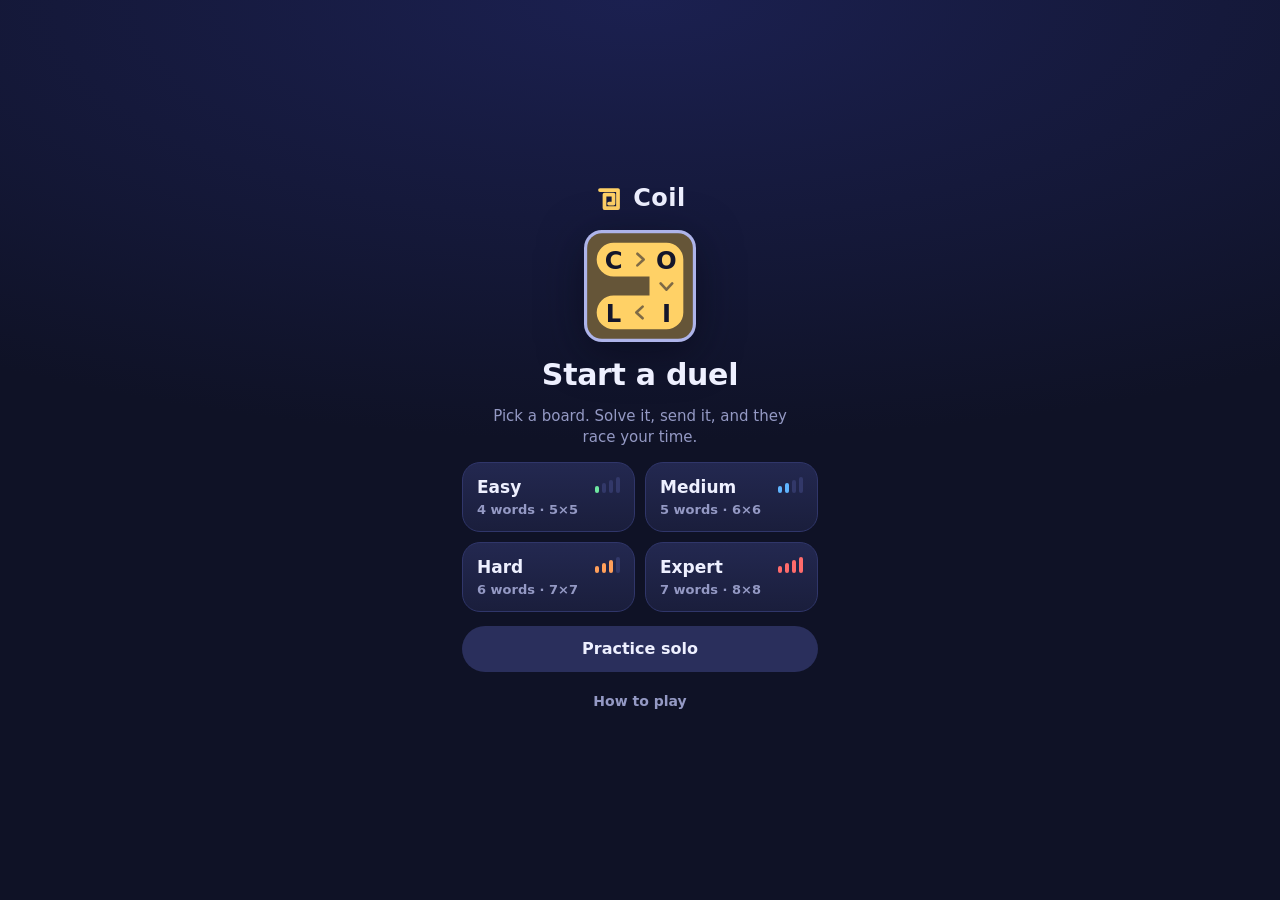
==== coil/Web/index.html @ a853ac15 "Move the iMessage game into coil/ Co-Authored-By: Claude Fable 5.2 <noreply@anthropic.com> Claude-Se" ====
<!doctype html>
<html lang="en">
<head>
<meta charset="utf-8">
<meta name="viewport" content="width=device-width, initial-scale=1, viewport-fit=cover, user-scalable=no">
<meta name="color-scheme" content="dark">
<title>Coil</title>
<link rel="stylesheet" href="coil.css">
</head>
<body>

<!-- Card screens: home, round intro, results, waiting. One is visible at a time. -->
<main id="card" class="card" hidden>
  <div id="cardInner" class="card-inner">
    <div class="card-head">
      <div class="brand"><svg viewBox="0 0 40 40" aria-hidden="true"><path pathLength="1" d="M8 8h24v24H14V14h12v12h-6" /></svg><span>Coil</span></div>
      <div id="score" class="score" hidden>
        <div class="side" id="sideMe"><small>You</small><b id="scoreMe">0</b><span id="pipsMe" class="pips" aria-hidden="true"></span></div>
        <i id="scoreNote"></i>
        <div class="side" id="sideThem"><small>Them</small><b id="scoreThem">0</b><span id="pipsThem" class="pips" aria-hidden="true"></span></div>
      </div>
    </div>
    <div id="busy" class="busy" hidden aria-hidden="true"><svg viewBox="0 0 40 40"><path class="busy-track" d="M8 8h24v24H14V14h12v12h-6" /><path class="busy-draw" pathLength="1" d="M8 8h24v24H14V14h12v12h-6" /></svg></div>
    <div id="hero" class="hero" hidden aria-hidden="true"><svg viewBox="-6 -6 212 212">
      <rect class="h-frame" x="-6" y="-6" width="212" height="212" rx="34"/><rect class="h-cell" width="200" height="200" rx="28"/>
      <polyline class="h-pill" pathLength="1" points="50,50 150,50 150,150 50,150"/>
      <polyline class="h-chev" points="95,61 107,50 95,39"/><polyline class="h-chev" points="139,95 150,107 161,95"/><polyline class="h-chev" points="105,139 93,150 105,161"/>
      <text x="50" y="52" style="--d:.2s">C</text><text x="150" y="52" style="--d:.42s">O</text><text x="150" y="152" style="--d:.64s">I</text><text x="50" y="152" style="--d:.86s">L</text>
    </svg></div>
    <h1 id="cardTitle"></h1>
    <div id="stat" class="stat" hidden></div>
    <p id="cardLead" class="lead"></p>
    <p id="cardText"></p>
    <div id="picker" class="picker" hidden>
      <button data-d="easy"><span class="lvl" aria-hidden="true"><i class="on"></i><i></i><i></i><i></i></span><b>Easy</b><small>4 words<em> &middot; 5&times;5</em></small></button>
      <button data-d="medium"><span class="lvl" aria-hidden="true"><i class="on"></i><i class="on"></i><i></i><i></i></span><b>Medium</b><small>5 words<em> &middot; 6&times;6</em></small></button>
      <button data-d="hard"><span class="lvl" aria-hidden="true"><i class="on"></i><i class="on"></i><i class="on"></i><i></i></span><b>Hard</b><small>6 words<em> &middot; 7&times;7</em></small></button>
      <button data-d="expert"><span class="lvl" aria-hidden="true"><i class="on"></i><i class="on"></i><i class="on"></i><i class="on"></i></span><b>Expert</b><small>7 words<em> &middot; 8&times;8</em></small></button>
    </div>
    <button id="cardMain" class="primary" hidden></button>
    <button id="cardAlt" class="ghost" hidden></button>
    <button id="howBtn" class="link">How to play</button>
  </div>
</main>

<!-- The puzzle -->
<main id="play" class="play" hidden>
  <header class="bar">
    <button id="quitBtn" class="icon-btn" aria-label="Leave puzzle">
      <svg viewBox="0 0 24 24" width="18" height="18" fill="none" stroke="currentColor" stroke-width="2.6" stroke-linecap="round" aria-hidden="true"><path d="M6 6l12 12M18 6L6 18"/></svg>
    </button>
    <div class="bar-mid">
      <div class="timer-wrap" aria-label="Elapsed time">
        <svg viewBox="0 0 24 24" width="20" height="20" fill="none" stroke="currentColor" stroke-width="2.2" stroke-linecap="round" aria-hidden="true"><circle cx="12" cy="12" r="9"/><path d="M12 7v5l3 2"/></svg>
        <span id="timer" class="timer">0:00</span>
      </div>
      <div class="bar-sub"><span id="roundLabel"></span><span id="target" class="target"></span></div>
    </div>
    <button id="hintBtn" class="hint-btn">
      <svg viewBox="0 0 24 24" width="17" height="17" fill="none" stroke="currentColor" stroke-width="2.2" stroke-linecap="round" stroke-linejoin="round" aria-hidden="true"><path d="M9 18h6M10 21h4"/><path d="M12 3a6 6 0 0 0-3.6 10.8c.7.6 1.1 1.3 1.1 2.2h5c0-.9.4-1.6 1.1-2.2A6 6 0 0 0 12 3z"/></svg>
      <span>Hint</span>
    </button>
  </header>

  <div class="progress">
    <div id="progBar" class="prog-bar" aria-hidden="true"></div>
    <span id="progText" class="prog-text" aria-live="polite"></span>
  </div>

  <div class="stage">
    <div id="boardWrap" class="board-wrap">
      <svg id="board" class="board" role="group" aria-label="Letter grid"></svg>
      <div id="toast" class="toast" role="status" aria-live="polite"></div>
    </div>
    <div class="current-row">
      <p id="current" class="current" aria-live="polite"></p>
      <button id="clearChip" class="clear-chip" aria-label="Clear current word" hidden>
        <svg viewBox="0 0 24 24" width="15" height="15" fill="none" stroke="currentColor" stroke-width="3" stroke-linecap="round" aria-hidden="true"><path d="M6 6l12 12M18 6L6 18"/></svg>
      </button>
    </div>
    <section id="slots" class="slots" aria-label="Words to find"></section>
  </div>
</main>

<div id="resume" class="resume" hidden>
  <div class="brand"><svg viewBox="0 0 40 40" aria-hidden="true"><path d="M8 8h24v24H14V14h12v12h-6" /></svg><span>Coil</span></div>
  <button class="primary">Tap to keep playing</button>
</div>

<canvas id="confetti" class="confetti" aria-hidden="true"></canvas>

<dialog id="howDlg">
  <h2>How to play</h2>
  <ul class="how">
    <li>Drag through neighbouring tiles &mdash; up, down, left or right &mdash; to spell a word. Let go to lock it in.</li>
    <li>The boxes under the board show how long each hidden word is. Every tile belongs to <b>exactly one</b> word.</li>
    <li><b>Duel:</b> solve a board and send it. Your opponent plays the same board against your time. Fastest wins the round, then they serve the next board back to you.</li>
    <li>First to <b>3 rounds</b> wins. A hint costs 15 seconds. Once you start a round the clock keeps running, even if you leave.</li>
  </ul>
  <form method="dialog"><button class="primary">Got it</button></form>
</dialog>

<script src="words.js"></script>
<script src="puzzles.js"></script>
<script src="generator.js"></script>
<script src="coil.js"></script>
</body>
</html>
---- coil/Web/coil.css ----
:root {
  --bg: #0f1226; --bg-hi: #1b2050; --panel: #1a1e3c; --panel-hi: #232850; --tile: #262b52; --tile-hi: #323869;
  --text: #eef0ff; --muted: #9499c4; --line: #30366a;
  --accent: #ffd166; --accent-ink: #2a1d00; --good: #6ee7a0; --bad: #ff6b6b;
  --w0: #ff6b6b; --w1: #4ecdc4; --w2: #ffd166; --w3: #a78bfa; --w4: #6ee7a0; --w5: #ff9f5a; --w6: #5fb4ff;
  /* board */
  --frame: #aeb4ea; --cell: #1c2045; --grid: rgba(190, 196, 255, .09); --blocked: #0d1024; --blocked-line: #20254c; --on-pill: #14162b;
  --pill: #2a2f5c; --pill-text: #a9aedb;
  /* Region tint behind each found word: its colour, deepened. */
  --tint-base: #0e0f1e;
  --t0: color-mix(in srgb, var(--w0) 36%, var(--tint-base)); --t1: color-mix(in srgb, var(--w1) 36%, var(--tint-base));
  --t2: color-mix(in srgb, var(--w2) 36%, var(--tint-base)); --t3: color-mix(in srgb, var(--w3) 36%, var(--tint-base));
  --t4: color-mix(in srgb, var(--w4) 36%, var(--tint-base)); --t5: color-mix(in srgb, var(--w5) 36%, var(--tint-base));
  --t6: color-mix(in srgb, var(--w6) 36%, var(--tint-base));
  color-scheme: dark;
}
* { box-sizing: border-box; -webkit-tap-highlight-color: transparent; }
html, body { margin: 0; height: 100%; background: var(--bg); color: var(--text); overflow: hidden; overscroll-behavior: none;
  font: 16px/1.4 -apple-system, system-ui, "Segoe UI", Roboto, sans-serif; -webkit-font-smoothing: antialiased; -webkit-text-size-adjust: 100%;
  -webkit-user-select: none; user-select: none; -webkit-touch-callout: none; }
body { background: radial-gradient(130% 70% at 50% 0%, var(--bg-hi) 0%, var(--bg) 70%) fixed; }
button { font: inherit; color: inherit; border: 0; background: none; cursor: pointer; padding: 0; touch-action: manipulation; }
button:focus-visible { outline: 3px solid var(--accent); outline-offset: 2px; }
[hidden] { display: none !important; }

/* ---------- cards ---------- */
.card { position: fixed; inset: 0; overflow-y: auto; -webkit-overflow-scrolling: touch; display: flex; }
.card-inner { margin: auto; width: 100%; max-width: 400px; padding: 20px 22px calc(20px + env(safe-area-inset-bottom)); display: flex; flex-direction: column; align-items: center; gap: 14px; text-align: center; }
/* Each card slides in: its parts rise one after another. */
.card-inner.in > * { animation: rise .42s cubic-bezier(.2, .8, .2, 1) both; }
.card-inner.in > :nth-child(2) { animation-delay: .04s; } .card-inner.in > :nth-child(3) { animation-delay: .08s; }
.card-inner.in > :nth-child(4) { animation-delay: .12s; } .card-inner.in > :nth-child(5) { animation-delay: .16s; }
.card-inner.in > :nth-child(6) { animation-delay: .2s; } .card-inner.in > :nth-child(n+7) { animation-delay: .24s; }
@keyframes rise { from { transform: translateY(12px); opacity: 0; } }

.card-head { display: flex; flex-direction: column; align-items: center; gap: 16px; width: 100%; }
.brand { display: flex; align-items: center; gap: 9px; font-weight: 800; font-size: 24px; letter-spacing: .02em; }
.brand svg { width: 30px; height: 30px; fill: none; stroke: var(--accent); stroke-width: 5; stroke-linecap: round; stroke-linejoin: round; }

.card h1 { margin: 2px 0 0; font-size: 30px; font-weight: 800; line-height: 1.15; letter-spacing: -.01em; }
.card h1.win { color: var(--good); } .card h1.lose { color: var(--bad); }
.card p { margin: 0; max-width: 320px; color: var(--muted); font-size: 15px; white-space: pre-line; }
.card p:empty, .card h1:empty { display: none; }
.card p.lead { display: none; }
.card h1 + p, .card h1 + .stat { margin-top: -4px; }

/* Home: the mark as a tiny solved board. */
.hero svg { display: block; width: 112px; height: 112px; filter: drop-shadow(0 10px 22px rgba(3, 5, 18, .5)); }
.hero .h-frame { fill: var(--frame); } .hero .h-cell { fill: var(--t2); }
.hero .h-pill { fill: none; stroke: var(--w2); stroke-width: 64; stroke-linecap: round; stroke-linejoin: round; stroke-dasharray: 1; animation: hero-draw .9s .15s cubic-bezier(.5, 0, .2, 1) both; }
.hero .h-chev { fill: none; stroke: var(--on-pill); stroke-opacity: .55; stroke-width: 5; stroke-linecap: round; stroke-linejoin: round; animation: hero-ink .3s .9s both; }
.hero text { font: 800 46px -apple-system, system-ui, "Segoe UI", Roboto, sans-serif; text-anchor: middle; dominant-baseline: central; fill: var(--on-pill); animation: hero-ink .3s both; animation-delay: var(--d); }
@keyframes hero-draw { from { stroke-dashoffset: 1; } to { stroke-dashoffset: 0; } }
@keyframes hero-ink { from { fill: var(--text); stroke-opacity: 0; } }
@media (max-height: 590px) { .hero { display: none; } }

/* Score: big numbers, a pip per round won. */
.score { display: grid; grid-template-columns: 1fr auto 1fr; align-items: center; width: 100%; padding: 12px 10px 14px;
  background: linear-gradient(180deg, var(--panel-hi), var(--panel)); border: 1px solid var(--line); border-radius: 20px;
  box-shadow: 0 10px 30px rgba(4, 6, 20, .35); }
.score .side { display: flex; flex-direction: column; align-items: center; gap: 2px; }
.score small { color: var(--muted); font-size: 11px; font-weight: 700; text-transform: uppercase; letter-spacing: .12em; }
.score b { font-size: 44px; font-weight: 800; line-height: 1.05; font-variant-numeric: tabular-nums; }
.score .side.lead b { color: var(--accent); }
.score > i { font-style: normal; font-size: 11px; font-weight: 700; text-transform: uppercase; letter-spacing: .1em; color: var(--pill-text);
  padding: 5px 11px; border-radius: 999px; background: var(--bg); border: 1px solid var(--line); white-space: nowrap; }
.pips { display: flex; gap: 5px; margin-top: 4px; }
.pips i { width: 16px; height: 5px; border-radius: 3px; background: var(--tile-hi); }
.pips i.on { background: var(--accent); }

/* A highlighted figure: the time to beat, or both times of a finished round. */
.stat { display: flex; align-items: stretch; justify-content: center; width: 100%; padding: 12px 8px; border-radius: 18px;
  background: rgba(8, 10, 28, .55); border: 1px solid var(--line); box-shadow: inset 0 2px 8px rgba(2, 3, 12, .5); }
.stat div { flex: 1; display: flex; flex-direction: column; align-items: center; gap: 1px; }
.stat div + div { border-left: 1px solid var(--line); }
.stat small { color: var(--muted); font-size: 11px; font-weight: 700; text-transform: uppercase; letter-spacing: .12em; }
.stat b { font-size: 34px; font-weight: 800; line-height: 1.1; font-variant-numeric: tabular-nums; color: var(--accent); }
.stat div.dim b { color: var(--text); opacity: .75; }
.stat div.best b { color: var(--good); }
.stat em { font-style: normal; font-size: 13px; font-weight: 600; color: var(--pill-text); }

/* Difficulty tiles */
.picker { display: grid; grid-template-columns: 1fr 1fr; gap: 10px; width: 100%; }
.picker button { position: relative; display: flex; flex-direction: column; align-items: flex-start; gap: 1px; padding: 13px 14px 12px; text-align: left; overflow: hidden;
  background: linear-gradient(180deg, var(--panel-hi), var(--panel)); border: 1px solid var(--line); border-radius: 18px;
  transition: transform .12s, border-color .12s; }
.picker button:active { transform: scale(.96); border-color: var(--lv); }
.picker button[data-d="easy"] { --lv: var(--w4); } .picker button[data-d="medium"] { --lv: var(--w6); }
.picker button[data-d="hard"] { --lv: var(--w5); } .picker button[data-d="expert"] { --lv: var(--w0); }
.picker b { font-size: 17px; font-weight: 800; }
.picker small { color: var(--muted); font-size: 13px; font-weight: 600; }
.picker em { font-style: normal; }
.lvl { position: absolute; top: 14px; right: 14px; display: flex; align-items: flex-end; gap: 3px; height: 16px; }
.lvl i { width: 4px; border-radius: 2px; background: var(--tile-hi); }
.lvl i:nth-child(1) { height: 7px; } .lvl i:nth-child(2) { height: 10px; } .lvl i:nth-child(3) { height: 13px; } .lvl i:nth-child(4) { height: 16px; }
.lvl i.on { background: var(--lv); }

.primary { width: 100%; min-height: 52px; padding: 0 22px; border-radius: 999px; background: var(--accent); color: var(--accent-ink); font-weight: 800; font-size: 18px;
  box-shadow: 0 8px 24px color-mix(in srgb, var(--accent) 28%, transparent), inset 0 -2px 0 rgba(120, 80, 0, .25); transition: transform .1s, filter .15s; }
.primary:active { transform: scale(.97); filter: brightness(.92); }
.ghost { width: 100%; min-height: 46px; padding: 0 22px; border-radius: 999px; background: var(--pill); font-weight: 700; transition: transform .1s; }
.ghost:active { transform: scale(.97); }
.link { color: var(--muted); font-size: 14px; font-weight: 600; padding: 6px 12px; border-radius: 999px; }
.link:active { background: var(--panel); }

/* "Building a board": the mark draws itself. */
.busy svg { display: block; width: 72px; height: 72px; fill: none; stroke-width: 5; stroke-linecap: round; stroke-linejoin: round; }
.busy-track { stroke: var(--tile); }
.busy-draw { stroke: var(--accent); stroke-dasharray: 1; stroke-dashoffset: 1; animation: coil-draw 1.6s ease-in-out infinite; }
@keyframes coil-draw { 0% { stroke-dashoffset: 1; } 55%, 75% { stroke-dashoffset: 0; opacity: 1; } 100% { stroke-dashoffset: 0; opacity: 0; } }

/* Collapsed in the Messages drawer: very little height, so the brand and score share one row and everything tightens. */
.compact .card-inner { gap: 7px; padding: 10px 16px; }
.compact .card-head { flex-direction: row; justify-content: space-between; gap: 10px; }
.compact .brand { font-size: 17px; gap: 6px; } .compact .brand svg { width: 20px; height: 20px; }
.compact .score { display: flex; width: auto; gap: 8px; padding: 3px 12px; border-radius: 999px; box-shadow: none; }
.compact .score .side { flex-direction: row; align-items: baseline; gap: 6px; }
.compact .score #sideThem { flex-direction: row-reverse; }
.compact .score b { font-size: 20px; } .compact .score small { font-size: 10px; }
.compact .score > i { padding: 0; border: 0; background: none; font-size: 0; }
.compact .score > i::before { content: "\2013"; font-size: 14px; color: var(--muted); }
.compact .pips, .compact .stat, .compact .link, .compact .lvl, .compact .hero { display: none; }
.compact .card h1 { font-size: 21px; margin: 0; }
.compact .card p { font-size: 14px; line-height: 1.3; max-width: none; }
.compact .card p.lead { display: block; }
.compact .card p.lead:empty { display: none; }
.compact .card h1 + p, .compact .card .stat + p { margin-top: 0; }
.compact .picker { grid-template-columns: repeat(4, 1fr); gap: 6px; }
.compact .picker button { align-items: center; text-align: center; padding: 8px 2px 7px; border-radius: 14px; border-bottom: 3px solid var(--lv); }
.compact .picker b { font-size: 14px; } .compact .picker small { font-size: 11px; } .compact .picker em { display: none; }
.compact .primary { min-height: 44px; font-size: 16px; }
.compact .ghost { min-height: 38px; font-size: 14px; }
.compact .busy svg { width: 44px; height: 44px; }

/* ---------- puzzle ---------- */
.play { position: fixed; inset: 0; display: flex; flex-direction: column; width: 100%; max-width: 520px; margin: 0 auto;
  padding: calc(6px + env(safe-area-inset-top)) 12px calc(10px + env(safe-area-inset-bottom)); }
.bar { position: relative; flex: none; display: flex; align-items: center; justify-content: space-between; height: 46px; }
.bar-mid { position: absolute; inset: 0; display: flex; flex-direction: column; align-items: center; justify-content: center; pointer-events: none; }
.timer-wrap { display: flex; align-items: center; gap: 6px; }
.timer-wrap svg { color: var(--muted); }
.timer { font-size: 24px; font-weight: 800; line-height: 1.1; font-variant-numeric: tabular-nums; transition: color .3s; }
.timer.over { color: var(--bad); }
.bar-sub { display: flex; gap: 6px; font-size: 12px; font-weight: 700; line-height: 1.2; color: var(--muted); letter-spacing: .02em; }
.bar-sub .target:not(:empty)::before { content: "\00b7"; margin-right: 6px; }
.bar-sub .target.beat { color: var(--accent); }
.icon-btn { position: relative; z-index: 1; width: 40px; height: 40px; border-radius: 50%; background: var(--pill); display: grid; place-items: center; transition: transform .1s; }
.icon-btn:active, .hint-btn:active { transform: scale(.92); }
.hint-btn { position: relative; z-index: 1; height: 40px; padding: 0 15px 0 12px; border-radius: 999px; background: var(--pill); display: flex; align-items: center; gap: 6px;
  font-weight: 700; font-size: 15px; transition: transform .1s; }
.hint-btn svg { color: var(--accent); }

/* Progress: one segment per word, filled in that word's colour when found. */
.progress { flex: none; display: flex; align-items: center; gap: 10px; height: 16px; margin: 6px 2px 8px; }
.prog-bar { flex: 1; display: flex; gap: 4px; }
.prog-bar i { flex: 1; height: 6px; border-radius: 3px; background: var(--pill); transition: background .3s, transform .3s; }
.prog-bar i.on { transform: scaleY(1.35); }
.prog-text { font-size: 13px; font-weight: 700; color: var(--muted); font-variant-numeric: tabular-nums; white-space: nowrap; }

/* Board, live word and slots sit together, centred in whatever height is left. The board's height is set from script. */
.stage { flex: 1 1 auto; min-height: 0; display: flex; flex-direction: column; justify-content: center; gap: 8px; }
.board-wrap { flex: none; position: relative; width: 100%; height: 200px; touch-action: none; cursor: pointer; }
.board { position: absolute; inset: 0; width: 100%; height: 100%; touch-action: none; overflow: visible; filter: drop-shadow(0 10px 22px rgba(3, 5, 18, .5)); }
.board * { pointer-events: none; }
.board .frame { fill: var(--frame); }
.board .tile { stroke: var(--grid); stroke-width: 1; transition: fill .2s; }
.board .gap { fill: url(#hatch); }
.board .hatch-bg { fill: var(--blocked); } .board .hatch-line { fill: var(--blocked-line); }
.board .pill-path { fill: none; stroke-width: 64; stroke-linecap: round; stroke-linejoin: round; }
.board .pill-dot { stroke: none; }
.board .ring { fill: none; stroke-width: 3; }
.board .chev { fill: none; stroke: var(--on-pill); stroke-opacity: .55; stroke-width: 5; stroke-linecap: round; stroke-linejoin: round; }
.board .letter { font: 800 46px -apple-system, system-ui, "Segoe UI", Roboto, sans-serif; text-anchor: middle; dominant-baseline: central; fill: var(--text); transform-box: fill-box; transform-origin: center; }
.board .letter.on { fill: var(--on-pill); }
.board .badge-bg { fill: var(--bg); stroke-width: 5; }
.board .badge-check { fill: none; stroke: var(--good); stroke-width: 6; stroke-linecap: round; stroke-linejoin: round; }
.board .hint-ring { fill: none; stroke: var(--accent); stroke-width: 6; stroke-dasharray: 14 10; animation: hint-pulse 1s ease-in-out infinite; transform-box: fill-box; transform-origin: center; }
.board .trace { opacity: .92; }
.board .shake { animation: shake .32s; }
/* One-shot animations: each is only present in the render right after the event, so it plays once. */
.board .pop { animation: pill-pop .4s cubic-bezier(.2, .9, .3, 1.2); }
.board .bounce { animation: bounce .35s cubic-bezier(.2, .9, .3, 1.4); }
.board .enter { animation: enter .22s ease-out; transform-box: fill-box; transform-origin: center; }
.board .ripple { fill: none; stroke-width: 4; animation: ripple .5s ease-out forwards; transform-box: fill-box; transform-origin: center; }
.board .deal { animation: deal .4s cubic-bezier(.2, .9, .3, 1.3) both; animation-delay: var(--d); }
.board.win .letter { animation: wave .7s cubic-bezier(.2, .9, .3, 1.4) both; animation-delay: var(--d); }
@keyframes shake { 20% { transform: translateX(-7px); } 60% { transform: translateX(7px); } }
@keyframes pill-pop { 0% { stroke-width: 98; opacity: .5; } 100% { stroke-width: 64; opacity: 1; } }
@keyframes bounce { 40% { transform: scale(1.3); } }
@keyframes enter { from { transform: scale(.6); opacity: .4; } }
@keyframes ripple { from { transform: scale(.7); opacity: .9; } to { transform: scale(1.5); opacity: 0; } }
@keyframes deal { from { transform: translateY(10px) scale(.4); opacity: 0; } }
@keyframes wave { 40% { transform: translateY(-14px) scale(1.25); } }
@keyframes hint-pulse { 50% { transform: scale(1.1); opacity: .6; } }

.toast { position: absolute; left: 0; right: 0; top: -8px; z-index: 3; margin: 0 auto; width: max-content; max-width: 92%; padding: 7px 15px; border-radius: 999px;
  background: var(--text); color: var(--bg); font-size: 14px; font-weight: 700; box-shadow: 0 6px 18px rgba(3, 5, 18, .45);
  opacity: 0; transform: translateY(-80%) scale(.96); pointer-events: none; transition: opacity .15s, transform .18s cubic-bezier(.2, .9, .3, 1.3); }
.toast.show { opacity: 1; transform: translateY(-100%); }

/* Live word chip: takes the colour of the slot the word would fill. */
.current-row { flex: none; display: flex; align-items: center; justify-content: center; gap: 8px; height: 36px; }
.current { margin: 0; padding: 0 16px; line-height: 36px; border-radius: 999px; font-size: 14px; font-weight: 600; color: var(--muted); white-space: nowrap; transition: background .12s, color .12s; }
.current.active { font-size: 20px; font-weight: 800; letter-spacing: .14em; text-indent: .14em; background: var(--chip, var(--pill)); color: var(--chip-text, var(--text)); }
.current.active.fits { box-shadow: 0 0 0 3px color-mix(in srgb, var(--chip) 35%, transparent); }
.current.done { color: var(--good); font-size: 16px; font-weight: 800; }
.clear-chip { width: 36px; height: 36px; border-radius: 50%; background: var(--pill); display: grid; place-items: center; animation: enter .18s ease-out; }
.clear-chip:active { transform: scale(.9); }

/* Word slots: one cell per letter, paired into rows of even width. */
.slots { flex: none; align-self: center; display: flex; flex-direction: column; gap: 5px; --cs: clamp(15px, calc((min(100vw, 520px) - 84px) / 14 - 2px), 24px); }
.slot-row { display: flex; justify-content: space-between; gap: 12px; }
.slot-row.solo { justify-content: center; padding-left: 19px; }
.slot { display: flex; align-items: center; gap: 2px; }
.slot .cell { width: var(--cs); height: var(--cs); border-radius: 5px; background: var(--pill); display: grid; place-items: center;
  font-weight: 800; font-size: calc(var(--cs) * .62); line-height: 1; color: var(--on-pill); transition: background .2s; }
.slot .check { width: 15px; height: 15px; margin-left: 4px; color: var(--good); visibility: hidden; }
.slot.found .check { visibility: visible; }
.slot.target .cell { animation: target .8s ease-in-out infinite; }
.slot.fresh .cell { animation: drop .38s cubic-bezier(.2, .9, .3, 1.3) both; animation-delay: calc(var(--k) * 28ms); }
.slot.fresh .check { animation: enter .3s .35s ease-out both; }
@keyframes target { 50% { box-shadow: 0 0 0 2px var(--sc); } }
@keyframes drop { from { transform: translateY(-10px) scale(.5); opacity: 0; } }

@media (max-height: 600px) {
  .bar { height: 42px; } .timer { font-size: 21px; }
  .progress { margin: 3px 2px 6px; height: 12px; }
  .stage { gap: 6px; } .current-row { height: 32px; } .current { line-height: 32px; } .clear-chip { width: 32px; height: 32px; }
  .slots { gap: 4px; }
}

.confetti { position: fixed; inset: 0; width: 100%; height: 100%; pointer-events: none; z-index: 60; }

.resume { position: fixed; inset: 0; z-index: 5; display: flex; flex-direction: column; align-items: center; justify-content: center; gap: 14px; padding: 20px;
  background: radial-gradient(130% 70% at 50% 0%, var(--bg-hi) 0%, var(--bg) 70%); }
.resume .primary { max-width: 320px; }

/* ---------- how to play ---------- */
dialog { border: 1px solid var(--line); border-radius: 20px; background: var(--panel); color: var(--text); width: min(92vw, 420px); max-height: calc(100dvh - 24px); overflow: auto; padding: 22px 20px 20px;
  box-shadow: 0 24px 60px rgba(2, 3, 12, .6); }
dialog[open] { animation: dlg .22s ease-out; }
@keyframes dlg { from { transform: translateY(12px) scale(.97); opacity: 0; } }
dialog::backdrop { background: rgba(5, 6, 18, .7); }
dialog h2 { margin: 0 0 12px; font-size: 22px; font-weight: 800; }
.how { margin: 0 0 18px; padding: 0; list-style: none; color: var(--muted); font-size: 15px; display: flex; flex-direction: column; gap: 10px; counter-reset: how; }
.how li { position: relative; padding-left: 34px; counter-increment: how; }
.how li::before { content: counter(how); position: absolute; left: 0; top: 0; width: 22px; height: 22px; border-radius: 7px; display: grid; place-items: center;
  font-size: 12px; font-weight: 800; color: var(--on-pill); background: var(--w1); }
.how li:nth-child(2)::before { background: var(--w3); } .how li:nth-child(3)::before { background: var(--w2); } .how li:nth-child(4)::before { background: var(--w0); }
.how b { color: var(--text); }

@media (prefers-reduced-motion: reduce) {
  .board *, .slot *, .card-inner.in > *, dialog[open], .clear-chip, .busy-draw, .hero * { animation: none !important; }
  .busy-draw { stroke-dashoffset: 0; }
}

/* Short expanded views: keep every card on one screen. */
@media (max-height: 600px) {
  :root:not(.compact) .card-inner { gap: 10px; padding-top: 12px; padding-bottom: calc(12px + env(safe-area-inset-bottom)); }
  :root:not(.compact) .card-head { gap: 10px; }
  :root:not(.compact) .score { padding: 8px 10px 10px; }
  :root:not(.compact) .score b { font-size: 34px; }
  :root:not(.compact) .stat { padding: 8px; } :root:not(.compact) .stat b { font-size: 28px; }
  :root:not(.compact) .card h1 { font-size: 26px; }
  :root:not(.compact) .picker button { padding: 10px 14px 9px; }
}
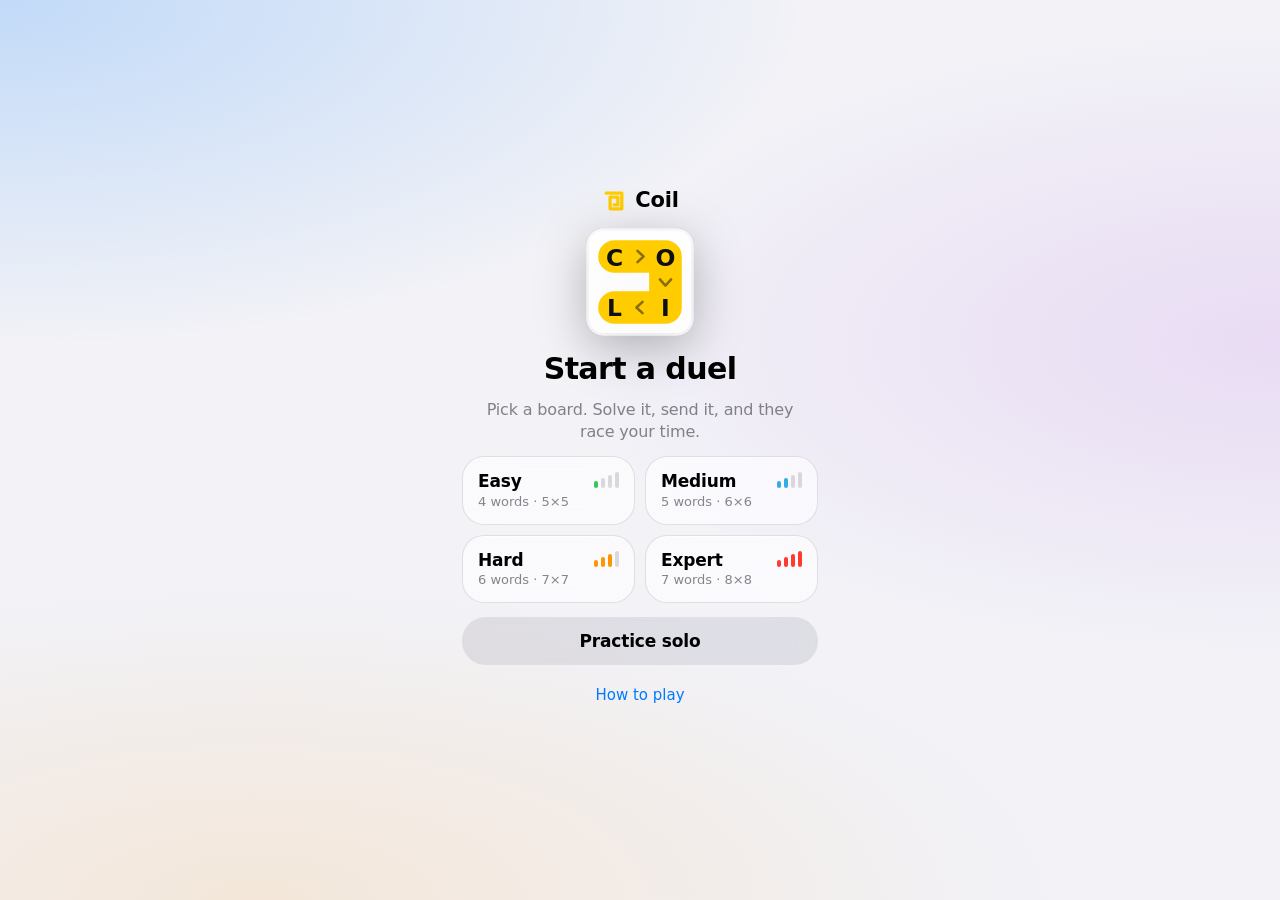
==== commit a98e303d: "Coil: Apple-native UI with translucent materials, system colors and light/dark support Co-Authored-B" ====
--- a/coil/Web/index.html
+++ b/coil/Web/index.html
@@ -3,7 +3,7 @@
 <head>
 <meta charset="utf-8">
 <meta name="viewport" content="width=device-width, initial-scale=1, viewport-fit=cover, user-scalable=no">
-<meta name="color-scheme" content="dark">
+<meta name="color-scheme" content="light dark">
 <title>Coil</title>
 <link rel="stylesheet" href="coil.css">
 </head>
--- a/coil/Web/coil.css
+++ b/coil/Web/coil.css
@@ -1,111 +1,141 @@
 :root {
-  --bg: #0f1226; --bg-hi: #1b2050; --panel: #1a1e3c; --panel-hi: #232850; --tile: #262b52; --tile-hi: #323869;
-  --text: #eef0ff; --muted: #9499c4; --line: #30366a;
-  --accent: #ffd166; --accent-ink: #2a1d00; --good: #6ee7a0; --bad: #ff6b6b;
-  --w0: #ff6b6b; --w1: #4ecdc4; --w2: #ffd166; --w3: #a78bfa; --w4: #6ee7a0; --w5: #ff9f5a; --w6: #5fb4ff;
+  /* Appearance follows the system. Surfaces are translucent "materials" over a soft ambient background. */
+  --bg: #08080d; --text: #fff; --muted: rgba(235, 235, 245, .6); --faint: rgba(235, 235, 245, .3);
+  --glass: rgba(255, 255, 255, .075); --glass-hi: rgba(255, 255, 255, .13); --hair: rgba(255, 255, 255, .13); --shine: rgba(255, 255, 255, .16);
+  --fill: rgba(120, 120, 128, .32); --fill-hi: rgba(120, 120, 128, .44);
+  --sheet: rgba(40, 40, 46, .72); --shadow: 0 8px 28px rgba(0, 0, 0, .35);
+  --tint: #0a84ff; --accent: #ffd60a; --accent-ink: #1c1500; --good: #32d74b; --bad: #ff453a;
+  --w0: #ff453a; --w1: #64d2ff; --w2: #ffd60a; --w3: #bf5af2; --w4: #32d74b; --w5: #ff9f0a; --w6: #5e8bff;
+  --orb1: rgba(10, 132, 255, .30); --orb2: rgba(191, 90, 242, .22); --orb3: rgba(255, 159, 10, .10);
   /* board */
-  --frame: #aeb4ea; --cell: #1c2045; --grid: rgba(190, 196, 255, .09); --blocked: #0d1024; --blocked-line: #20254c; --on-pill: #14162b;
-  --pill: #2a2f5c; --pill-text: #a9aedb;
-  /* Region tint behind each found word: its colour, deepened. */
-  --tint-base: #0e0f1e;
-  --t0: color-mix(in srgb, var(--w0) 36%, var(--tint-base)); --t1: color-mix(in srgb, var(--w1) 36%, var(--tint-base));
-  --t2: color-mix(in srgb, var(--w2) 36%, var(--tint-base)); --t3: color-mix(in srgb, var(--w3) 36%, var(--tint-base));
-  --t4: color-mix(in srgb, var(--w4) 36%, var(--tint-base)); --t5: color-mix(in srgb, var(--w5) 36%, var(--tint-base));
-  --t6: color-mix(in srgb, var(--w6) 36%, var(--tint-base));
-  color-scheme: dark;
+  --frame: rgba(255, 255, 255, .16); --cell: rgba(255, 255, 255, .085); --grid: rgba(255, 255, 255, .07);
+  --blocked: rgba(0, 0, 0, .38); --blocked-line: rgba(255, 255, 255, .05); --on-pill: #101014;
+  --pill: rgba(120, 120, 128, .34); --pill-text: rgba(235, 235, 245, .55); --tile-hi: rgba(255, 255, 255, .22);
+  /* Region tint behind each found word: its colour, see-through. */
+  --tn: 20%;
+  --t0: color-mix(in srgb, var(--w0) var(--tn), transparent); --t1: color-mix(in srgb, var(--w1) var(--tn), transparent);
+  --t2: color-mix(in srgb, var(--w2) var(--tn), transparent); --t3: color-mix(in srgb, var(--w3) var(--tn), transparent);
+  --t4: color-mix(in srgb, var(--w4) var(--tn), transparent); --t5: color-mix(in srgb, var(--w5) var(--tn), transparent);
+  --t6: color-mix(in srgb, var(--w6) var(--tn), transparent);
+  --font: -apple-system, "SF Pro Text", system-ui, "Segoe UI", Roboto, sans-serif;
+  --round: ui-rounded, "SF Pro Rounded", -apple-system, system-ui, sans-serif;
+  color-scheme: light dark;
+}
+@media (prefers-color-scheme: light) {
+  :root {
+    --bg: #f2f2f7; --text: #000; --muted: rgba(60, 60, 67, .62); --faint: rgba(60, 60, 67, .3);
+    --glass: rgba(255, 255, 255, .62); --glass-hi: rgba(255, 255, 255, .85); --hair: rgba(60, 60, 67, .14); --shine: rgba(255, 255, 255, .9);
+    --fill: rgba(120, 120, 128, .16); --fill-hi: rgba(120, 120, 128, .26);
+    --sheet: rgba(250, 250, 253, .78); --shadow: 0 8px 28px rgba(40, 40, 80, .12);
+    --tint: #007aff; --accent: #ff9500; --accent-ink: #fff; --good: #1fa43a; --bad: #ff3b30;
+    --w0: #ff3b30; --w1: #32ade6; --w2: #ffcc00; --w3: #af52de; --w4: #34c759; --w5: #ff9500; --w6: #5856d6;
+    --orb1: rgba(0, 122, 255, .20); --orb2: rgba(175, 82, 222, .14); --orb3: rgba(255, 149, 0, .12);
+    --frame: rgba(255, 255, 255, .7); --cell: rgba(255, 255, 255, .8); --grid: rgba(60, 60, 67, .08);
+    --blocked: rgba(60, 60, 67, .10); --blocked-line: rgba(60, 60, 67, .06); --on-pill: #101014;
+    --pill: rgba(120, 120, 128, .2); --pill-text: rgba(60, 60, 67, .55); --tile-hi: rgba(60, 60, 67, .2);
+    --tn: 36%;
+  }
 }
 * { box-sizing: border-box; -webkit-tap-highlight-color: transparent; }
 html, body { margin: 0; height: 100%; background: var(--bg); color: var(--text); overflow: hidden; overscroll-behavior: none;
-  font: 16px/1.4 -apple-system, system-ui, "Segoe UI", Roboto, sans-serif; -webkit-font-smoothing: antialiased; -webkit-text-size-adjust: 100%;
+  font: 16px/1.4 var(--font); -webkit-font-smoothing: antialiased; -webkit-text-size-adjust: 100%;
   -webkit-user-select: none; user-select: none; -webkit-touch-callout: none; }
-body { background: radial-gradient(130% 70% at 50% 0%, var(--bg-hi) 0%, var(--bg) 70%) fixed; }
+/* A soft ambient wash the glass sits on; without colour behind it the blur would have nothing to show. */
+body { background:
+  radial-gradient(90% 55% at 0% 0%, var(--orb1), transparent 70%),
+  radial-gradient(80% 50% at 100% 38%, var(--orb2), transparent 70%),
+  radial-gradient(90% 50% at 20% 100%, var(--orb3), transparent 70%),
+  var(--bg) fixed; }
 button { font: inherit; color: inherit; border: 0; background: none; cursor: pointer; padding: 0; touch-action: manipulation; }
-button:focus-visible { outline: 3px solid var(--accent); outline-offset: 2px; }
+button:focus-visible { outline: 3px solid color-mix(in srgb, var(--tint) 70%, transparent); outline-offset: 2px; }
 [hidden] { display: none !important; }
+
+/* The one material: translucent, blurred, hairline edge, a bright rim along the top. */
+.score, .stat, .picker button, .icon-btn, .hint-btn, .toast, dialog, .clear-chip, .ghost {
+  -webkit-backdrop-filter: blur(22px) saturate(1.8); backdrop-filter: blur(22px) saturate(1.8); }
 
 /* ---------- cards ---------- */
 .card { position: fixed; inset: 0; overflow-y: auto; -webkit-overflow-scrolling: touch; display: flex; }
 .card-inner { margin: auto; width: 100%; max-width: 400px; padding: 20px 22px calc(20px + env(safe-area-inset-bottom)); display: flex; flex-direction: column; align-items: center; gap: 14px; text-align: center; }
-/* Each card slides in: its parts rise one after another. */
-.card-inner.in > * { animation: rise .42s cubic-bezier(.2, .8, .2, 1) both; }
+.card-inner.in > * { animation: rise .5s cubic-bezier(.2, .8, .2, 1) both; }
 .card-inner.in > :nth-child(2) { animation-delay: .04s; } .card-inner.in > :nth-child(3) { animation-delay: .08s; }
 .card-inner.in > :nth-child(4) { animation-delay: .12s; } .card-inner.in > :nth-child(5) { animation-delay: .16s; }
 .card-inner.in > :nth-child(6) { animation-delay: .2s; } .card-inner.in > :nth-child(n+7) { animation-delay: .24s; }
-@keyframes rise { from { transform: translateY(12px); opacity: 0; } }
+@keyframes rise { from { transform: translateY(14px); opacity: 0; } }
 
 .card-head { display: flex; flex-direction: column; align-items: center; gap: 16px; width: 100%; }
-.brand { display: flex; align-items: center; gap: 9px; font-weight: 800; font-size: 24px; letter-spacing: .02em; }
-.brand svg { width: 30px; height: 30px; fill: none; stroke: var(--accent); stroke-width: 5; stroke-linecap: round; stroke-linejoin: round; }
-
-.card h1 { margin: 2px 0 0; font-size: 30px; font-weight: 800; line-height: 1.15; letter-spacing: -.01em; }
+.brand { display: flex; align-items: center; gap: 8px; font: 700 21px/1 var(--round); letter-spacing: -.01em; }
+.brand svg { width: 26px; height: 26px; fill: none; stroke: var(--w2); stroke-width: 5; stroke-linecap: round; stroke-linejoin: round; }
+
+.card h1 { margin: 2px 0 0; font: 700 30px/1.12 var(--round); letter-spacing: -.02em; }
 .card h1.win { color: var(--good); } .card h1.lose { color: var(--bad); }
-.card p { margin: 0; max-width: 320px; color: var(--muted); font-size: 15px; white-space: pre-line; }
+.card p { margin: 0; max-width: 320px; color: var(--muted); font-size: 16px; line-height: 1.35; letter-spacing: -.01em; white-space: pre-line; }
 .card p:empty, .card h1:empty { display: none; }
 .card p.lead { display: none; }
 .card h1 + p, .card h1 + .stat { margin-top: -4px; }
 
 /* Home: the mark as a tiny solved board. */
-.hero svg { display: block; width: 112px; height: 112px; filter: drop-shadow(0 10px 22px rgba(3, 5, 18, .5)); }
-.hero .h-frame { fill: var(--frame); } .hero .h-cell { fill: var(--t2); }
+.hero svg { display: block; width: 108px; height: 108px; filter: drop-shadow(0 12px 24px rgba(0, 0, 0, .28)); }
+.hero .h-frame { fill: var(--frame); stroke: var(--hair); stroke-width: 1.5; } .hero .h-cell { fill: var(--cell); }
 .hero .h-pill { fill: none; stroke: var(--w2); stroke-width: 64; stroke-linecap: round; stroke-linejoin: round; stroke-dasharray: 1; animation: hero-draw .9s .15s cubic-bezier(.5, 0, .2, 1) both; }
-.hero .h-chev { fill: none; stroke: var(--on-pill); stroke-opacity: .55; stroke-width: 5; stroke-linecap: round; stroke-linejoin: round; animation: hero-ink .3s .9s both; }
-.hero text { font: 800 46px -apple-system, system-ui, "Segoe UI", Roboto, sans-serif; text-anchor: middle; dominant-baseline: central; fill: var(--on-pill); animation: hero-ink .3s both; animation-delay: var(--d); }
+.hero .h-chev { fill: none; stroke: var(--on-pill); stroke-opacity: .5; stroke-width: 5; stroke-linecap: round; stroke-linejoin: round; animation: hero-ink .3s .9s both; }
+.hero text { font: 700 46px var(--round); text-anchor: middle; dominant-baseline: central; fill: var(--on-pill); animation: hero-ink .3s both; animation-delay: var(--d); }
 @keyframes hero-draw { from { stroke-dashoffset: 1; } to { stroke-dashoffset: 0; } }
 @keyframes hero-ink { from { fill: var(--text); stroke-opacity: 0; } }
 @media (max-height: 590px) { .hero { display: none; } }
 
-/* Score: big numbers, a pip per round won. */
+/* Score: a glass card, big rounded numerals, a pip per round won. */
 .score { display: grid; grid-template-columns: 1fr auto 1fr; align-items: center; width: 100%; padding: 12px 10px 14px;
-  background: linear-gradient(180deg, var(--panel-hi), var(--panel)); border: 1px solid var(--line); border-radius: 20px;
-  box-shadow: 0 10px 30px rgba(4, 6, 20, .35); }
-.score .side { display: flex; flex-direction: column; align-items: center; gap: 2px; }
-.score small { color: var(--muted); font-size: 11px; font-weight: 700; text-transform: uppercase; letter-spacing: .12em; }
-.score b { font-size: 44px; font-weight: 800; line-height: 1.05; font-variant-numeric: tabular-nums; }
+  background: var(--glass); border: .5px solid var(--hair); border-radius: 24px; box-shadow: var(--shadow), inset 0 .5px 0 var(--shine); }
+.score .side { display: flex; flex-direction: column; align-items: center; gap: 1px; }
+.score small { color: var(--muted); font-size: 13px; font-weight: 600; letter-spacing: -.01em; }
+.score b { font: 700 46px/1.05 var(--round); font-variant-numeric: tabular-nums; letter-spacing: -.02em; }
 .score .side.lead b { color: var(--accent); }
-.score > i { font-style: normal; font-size: 11px; font-weight: 700; text-transform: uppercase; letter-spacing: .1em; color: var(--pill-text);
-  padding: 5px 11px; border-radius: 999px; background: var(--bg); border: 1px solid var(--line); white-space: nowrap; }
-.pips { display: flex; gap: 5px; margin-top: 4px; }
-.pips i { width: 16px; height: 5px; border-radius: 3px; background: var(--tile-hi); }
+.score > i { font-style: normal; font-size: 12px; font-weight: 600; color: var(--muted);
+  padding: 5px 11px; border-radius: 999px; background: var(--fill); white-space: nowrap; }
+.pips { display: flex; gap: 5px; margin-top: 5px; }
+.pips i { width: 14px; height: 5px; border-radius: 3px; background: var(--fill-hi); }
 .pips i.on { background: var(--accent); }
 
 /* A highlighted figure: the time to beat, or both times of a finished round. */
-.stat { display: flex; align-items: stretch; justify-content: center; width: 100%; padding: 12px 8px; border-radius: 18px;
-  background: rgba(8, 10, 28, .55); border: 1px solid var(--line); box-shadow: inset 0 2px 8px rgba(2, 3, 12, .5); }
+.stat { display: flex; align-items: stretch; justify-content: center; width: 100%; padding: 12px 8px; border-radius: 22px;
+  background: var(--glass); border: .5px solid var(--hair); box-shadow: inset 0 .5px 0 var(--shine); }
 .stat div { flex: 1; display: flex; flex-direction: column; align-items: center; gap: 1px; }
-.stat div + div { border-left: 1px solid var(--line); }
-.stat small { color: var(--muted); font-size: 11px; font-weight: 700; text-transform: uppercase; letter-spacing: .12em; }
-.stat b { font-size: 34px; font-weight: 800; line-height: 1.1; font-variant-numeric: tabular-nums; color: var(--accent); }
-.stat div.dim b { color: var(--text); opacity: .75; }
+.stat div + div { border-left: .5px solid var(--hair); }
+.stat small { color: var(--muted); font-size: 13px; font-weight: 600; letter-spacing: -.01em; }
+.stat b { font: 700 34px/1.1 var(--round); font-variant-numeric: tabular-nums; letter-spacing: -.02em; color: var(--accent); }
+.stat div.dim b { color: var(--text); opacity: .7; }
 .stat div.best b { color: var(--good); }
-.stat em { font-style: normal; font-size: 13px; font-weight: 600; color: var(--pill-text); }
-
-/* Difficulty tiles */
+.stat em { font-style: normal; font-size: 13px; font-weight: 500; color: var(--muted); }
+
+/* Difficulty: glass tiles with a small level meter. */
 .picker { display: grid; grid-template-columns: 1fr 1fr; gap: 10px; width: 100%; }
-.picker button { position: relative; display: flex; flex-direction: column; align-items: flex-start; gap: 1px; padding: 13px 14px 12px; text-align: left; overflow: hidden;
-  background: linear-gradient(180deg, var(--panel-hi), var(--panel)); border: 1px solid var(--line); border-radius: 18px;
-  transition: transform .12s, border-color .12s; }
-.picker button:active { transform: scale(.96); border-color: var(--lv); }
-.picker button[data-d="easy"] { --lv: var(--w4); } .picker button[data-d="medium"] { --lv: var(--w6); }
+.picker button { position: relative; display: flex; flex-direction: column; align-items: flex-start; gap: 1px; padding: 14px 15px 13px; text-align: left; overflow: hidden;
+  background: var(--glass); border: .5px solid var(--hair); border-radius: 22px; box-shadow: inset 0 .5px 0 var(--shine);
+  transition: transform .18s cubic-bezier(.3, .7, .3, 1), background .18s; }
+.picker button:active { transform: scale(.965); background: var(--glass-hi); }
+.picker button[data-d="easy"] { --lv: var(--w4); } .picker button[data-d="medium"] { --lv: var(--w1); }
 .picker button[data-d="hard"] { --lv: var(--w5); } .picker button[data-d="expert"] { --lv: var(--w0); }
-.picker b { font-size: 17px; font-weight: 800; }
-.picker small { color: var(--muted); font-size: 13px; font-weight: 600; }
+.picker b { font: 600 17px/1.2 var(--round); letter-spacing: -.01em; }
+.picker small { color: var(--muted); font-size: 13px; font-weight: 500; }
 .picker em { font-style: normal; }
-.lvl { position: absolute; top: 14px; right: 14px; display: flex; align-items: flex-end; gap: 3px; height: 16px; }
-.lvl i { width: 4px; border-radius: 2px; background: var(--tile-hi); }
+.lvl { position: absolute; top: 15px; right: 15px; display: flex; align-items: flex-end; gap: 3px; height: 16px; }
+.lvl i { width: 4px; border-radius: 2px; background: var(--fill-hi); }
 .lvl i:nth-child(1) { height: 7px; } .lvl i:nth-child(2) { height: 10px; } .lvl i:nth-child(3) { height: 13px; } .lvl i:nth-child(4) { height: 16px; }
 .lvl i.on { background: var(--lv); }
 
-.primary { width: 100%; min-height: 52px; padding: 0 22px; border-radius: 999px; background: var(--accent); color: var(--accent-ink); font-weight: 800; font-size: 18px;
-  box-shadow: 0 8px 24px color-mix(in srgb, var(--accent) 28%, transparent), inset 0 -2px 0 rgba(120, 80, 0, .25); transition: transform .1s, filter .15s; }
-.primary:active { transform: scale(.97); filter: brightness(.92); }
-.ghost { width: 100%; min-height: 46px; padding: 0 22px; border-radius: 999px; background: var(--pill); font-weight: 700; transition: transform .1s; }
-.ghost:active { transform: scale(.97); }
-.link { color: var(--muted); font-size: 14px; font-weight: 600; padding: 6px 12px; border-radius: 999px; }
-.link:active { background: var(--panel); }
+/* Buttons follow the system: a flat tinted capsule, and a quiet grey one. */
+.primary { width: 100%; min-height: 52px; padding: 0 22px; border-radius: 999px; background: var(--tint); color: #fff; font: 600 17px/1 var(--font); letter-spacing: -.01em;
+  transition: transform .15s cubic-bezier(.3, .7, .3, 1), opacity .15s; }
+.primary:active { transform: scale(.97); opacity: .85; }
+.ghost { width: 100%; min-height: 48px; padding: 0 22px; border-radius: 999px; background: var(--fill); font: 600 17px/1 var(--font); letter-spacing: -.01em; transition: transform .15s, background .15s; }
+.ghost:active { transform: scale(.97); background: var(--fill-hi); }
+.link { color: var(--tint); font-size: 15px; font-weight: 500; padding: 6px 12px; border-radius: 999px; }
+.link:active { opacity: .5; }
 
 /* "Building a board": the mark draws itself. */
-.busy svg { display: block; width: 72px; height: 72px; fill: none; stroke-width: 5; stroke-linecap: round; stroke-linejoin: round; }
-.busy-track { stroke: var(--tile); }
+.busy svg { display: block; width: 68px; height: 68px; fill: none; stroke-width: 5; stroke-linecap: round; stroke-linejoin: round; }
+.busy-track { stroke: var(--fill-hi); }
 .busy-draw { stroke: var(--accent); stroke-dasharray: 1; stroke-dashoffset: 1; animation: coil-draw 1.6s ease-in-out infinite; }
 @keyframes coil-draw { 0% { stroke-dashoffset: 1; } 55%, 75% { stroke-dashoffset: 0; opacity: 1; } 100% { stroke-dashoffset: 0; opacity: 0; } }
 
@@ -116,8 +146,8 @@
 .compact .score { display: flex; width: auto; gap: 8px; padding: 3px 12px; border-radius: 999px; box-shadow: none; }
 .compact .score .side { flex-direction: row; align-items: baseline; gap: 6px; }
 .compact .score #sideThem { flex-direction: row-reverse; }
-.compact .score b { font-size: 20px; } .compact .score small { font-size: 10px; }
-.compact .score > i { padding: 0; border: 0; background: none; font-size: 0; }
+.compact .score b { font-size: 20px; } .compact .score small { font-size: 11px; }
+.compact .score > i { padding: 0; background: none; font-size: 0; }
 .compact .score > i::before { content: "\2013"; font-size: 14px; color: var(--muted); }
 .compact .pips, .compact .stat, .compact .link, .compact .lvl, .compact .hero { display: none; }
 .compact .card h1 { font-size: 21px; margin: 0; }
@@ -126,7 +156,7 @@
 .compact .card p.lead:empty { display: none; }
 .compact .card h1 + p, .compact .card .stat + p { margin-top: 0; }
 .compact .picker { grid-template-columns: repeat(4, 1fr); gap: 6px; }
-.compact .picker button { align-items: center; text-align: center; padding: 8px 2px 7px; border-radius: 14px; border-bottom: 3px solid var(--lv); }
+.compact .picker button { align-items: center; text-align: center; padding: 8px 2px 7px; border-radius: 16px; box-shadow: inset 0 -3px 0 var(--lv), inset 0 .5px 0 var(--shine); }
 .compact .picker b { font-size: 14px; } .compact .picker small { font-size: 11px; } .compact .picker em { display: none; }
 .compact .primary { min-height: 44px; font-size: 16px; }
 .compact .ghost { min-height: 38px; font-size: 14px; }
@@ -139,38 +169,39 @@
 .bar-mid { position: absolute; inset: 0; display: flex; flex-direction: column; align-items: center; justify-content: center; pointer-events: none; }
 .timer-wrap { display: flex; align-items: center; gap: 6px; }
 .timer-wrap svg { color: var(--muted); }
-.timer { font-size: 24px; font-weight: 800; line-height: 1.1; font-variant-numeric: tabular-nums; transition: color .3s; }
+.timer { font: 700 24px/1.1 var(--round); font-variant-numeric: tabular-nums; letter-spacing: -.01em; transition: color .3s; }
 .timer.over { color: var(--bad); }
-.bar-sub { display: flex; gap: 6px; font-size: 12px; font-weight: 700; line-height: 1.2; color: var(--muted); letter-spacing: .02em; }
+.bar-sub { display: flex; gap: 6px; font-size: 12px; font-weight: 500; line-height: 1.2; color: var(--muted); }
 .bar-sub .target:not(:empty)::before { content: "\00b7"; margin-right: 6px; }
 .bar-sub .target.beat { color: var(--accent); }
-.icon-btn { position: relative; z-index: 1; width: 40px; height: 40px; border-radius: 50%; background: var(--pill); display: grid; place-items: center; transition: transform .1s; }
-.icon-btn:active, .hint-btn:active { transform: scale(.92); }
-.hint-btn { position: relative; z-index: 1; height: 40px; padding: 0 15px 0 12px; border-radius: 999px; background: var(--pill); display: flex; align-items: center; gap: 6px;
-  font-weight: 700; font-size: 15px; transition: transform .1s; }
+.icon-btn { position: relative; z-index: 1; width: 40px; height: 40px; border-radius: 50%; background: var(--glass); border: .5px solid var(--hair);
+  box-shadow: inset 0 .5px 0 var(--shine); display: grid; place-items: center; transition: transform .15s, background .15s; }
+.icon-btn:active, .hint-btn:active { transform: scale(.92); background: var(--glass-hi); }
+.hint-btn { position: relative; z-index: 1; height: 40px; padding: 0 15px 0 12px; border-radius: 999px; background: var(--glass); border: .5px solid var(--hair);
+  box-shadow: inset 0 .5px 0 var(--shine); display: flex; align-items: center; gap: 6px; font-weight: 600; font-size: 15px; letter-spacing: -.01em; transition: transform .15s, background .15s; }
 .hint-btn svg { color: var(--accent); }
 
 /* Progress: one segment per word, filled in that word's colour when found. */
 .progress { flex: none; display: flex; align-items: center; gap: 10px; height: 16px; margin: 6px 2px 8px; }
 .prog-bar { flex: 1; display: flex; gap: 4px; }
-.prog-bar i { flex: 1; height: 6px; border-radius: 3px; background: var(--pill); transition: background .3s, transform .3s; }
-.prog-bar i.on { transform: scaleY(1.35); }
-.prog-text { font-size: 13px; font-weight: 700; color: var(--muted); font-variant-numeric: tabular-nums; white-space: nowrap; }
+.prog-bar i { flex: 1; height: 5px; border-radius: 3px; background: var(--fill); transition: background .3s, transform .3s; }
+.prog-bar i.on { transform: scaleY(1.3); }
+.prog-text { font-size: 13px; font-weight: 600; color: var(--muted); font-variant-numeric: tabular-nums; white-space: nowrap; }
 
 /* Board, live word and slots sit together, centred in whatever height is left. The board's height is set from script. */
 .stage { flex: 1 1 auto; min-height: 0; display: flex; flex-direction: column; justify-content: center; gap: 8px; }
 .board-wrap { flex: none; position: relative; width: 100%; height: 200px; touch-action: none; cursor: pointer; }
-.board { position: absolute; inset: 0; width: 100%; height: 100%; touch-action: none; overflow: visible; filter: drop-shadow(0 10px 22px rgba(3, 5, 18, .5)); }
+.board { position: absolute; inset: 0; width: 100%; height: 100%; touch-action: none; overflow: visible; filter: drop-shadow(0 14px 28px rgba(0, 0, 0, .22)); }
 .board * { pointer-events: none; }
-.board .frame { fill: var(--frame); }
+.board .frame { fill: var(--frame); stroke: var(--hair); stroke-width: 1; }
 .board .tile { stroke: var(--grid); stroke-width: 1; transition: fill .2s; }
 .board .gap { fill: url(#hatch); }
 .board .hatch-bg { fill: var(--blocked); } .board .hatch-line { fill: var(--blocked-line); }
 .board .pill-path { fill: none; stroke-width: 64; stroke-linecap: round; stroke-linejoin: round; }
 .board .pill-dot { stroke: none; }
 .board .ring { fill: none; stroke-width: 3; }
-.board .chev { fill: none; stroke: var(--on-pill); stroke-opacity: .55; stroke-width: 5; stroke-linecap: round; stroke-linejoin: round; }
-.board .letter { font: 800 46px -apple-system, system-ui, "Segoe UI", Roboto, sans-serif; text-anchor: middle; dominant-baseline: central; fill: var(--text); transform-box: fill-box; transform-origin: center; }
+.board .chev { fill: none; stroke: var(--on-pill); stroke-opacity: .5; stroke-width: 5; stroke-linecap: round; stroke-linejoin: round; }
+.board .letter { font: 700 46px var(--round); text-anchor: middle; dominant-baseline: central; fill: var(--text); transform-box: fill-box; transform-origin: center; }
 .board .letter.on { fill: var(--on-pill); }
 .board .badge-bg { fill: var(--bg); stroke-width: 5; }
 .board .badge-check { fill: none; stroke: var(--good); stroke-width: 6; stroke-linecap: round; stroke-linejoin: round; }
@@ -193,18 +224,19 @@
 @keyframes wave { 40% { transform: translateY(-14px) scale(1.25); } }
 @keyframes hint-pulse { 50% { transform: scale(1.1); opacity: .6; } }
 
-.toast { position: absolute; left: 0; right: 0; top: -8px; z-index: 3; margin: 0 auto; width: max-content; max-width: 92%; padding: 7px 15px; border-radius: 999px;
-  background: var(--text); color: var(--bg); font-size: 14px; font-weight: 700; box-shadow: 0 6px 18px rgba(3, 5, 18, .45);
-  opacity: 0; transform: translateY(-80%) scale(.96); pointer-events: none; transition: opacity .15s, transform .18s cubic-bezier(.2, .9, .3, 1.3); }
+/* Toasts are a small glass capsule, like a system banner. */
+.toast { position: absolute; left: 0; right: 0; top: -8px; z-index: 3; margin: 0 auto; width: max-content; max-width: 92%; padding: 8px 16px; border-radius: 999px;
+  background: var(--sheet); border: .5px solid var(--hair); color: var(--text); font-size: 14px; font-weight: 600; letter-spacing: -.01em; box-shadow: var(--shadow);
+  opacity: 0; transform: translateY(-80%) scale(.96); pointer-events: none; transition: opacity .15s, transform .22s cubic-bezier(.2, .9, .3, 1.3); }
 .toast.show { opacity: 1; transform: translateY(-100%); }
 
 /* Live word chip: takes the colour of the slot the word would fill. */
 .current-row { flex: none; display: flex; align-items: center; justify-content: center; gap: 8px; height: 36px; }
-.current { margin: 0; padding: 0 16px; line-height: 36px; border-radius: 999px; font-size: 14px; font-weight: 600; color: var(--muted); white-space: nowrap; transition: background .12s, color .12s; }
-.current.active { font-size: 20px; font-weight: 800; letter-spacing: .14em; text-indent: .14em; background: var(--chip, var(--pill)); color: var(--chip-text, var(--text)); }
-.current.active.fits { box-shadow: 0 0 0 3px color-mix(in srgb, var(--chip) 35%, transparent); }
-.current.done { color: var(--good); font-size: 16px; font-weight: 800; }
-.clear-chip { width: 36px; height: 36px; border-radius: 50%; background: var(--pill); display: grid; place-items: center; animation: enter .18s ease-out; }
+.current { margin: 0; padding: 0 16px; line-height: 36px; border-radius: 999px; font-size: 14px; font-weight: 500; color: var(--muted); white-space: nowrap; transition: background .12s, color .12s; }
+.current.active { font: 700 20px/36px var(--round); letter-spacing: .12em; text-indent: .12em; background: var(--chip, var(--fill)); color: var(--chip-text, var(--text)); }
+.current.active.fits { box-shadow: 0 0 0 3px color-mix(in srgb, var(--chip) 30%, transparent); }
+.current.done { color: var(--good); font-size: 16px; font-weight: 700; }
+.clear-chip { width: 36px; height: 36px; border-radius: 50%; background: var(--glass); border: .5px solid var(--hair); display: grid; place-items: center; animation: enter .18s ease-out; }
 .clear-chip:active { transform: scale(.9); }
 
 /* Word slots: one cell per letter, paired into rows of even width. */
@@ -212,8 +244,8 @@
 .slot-row { display: flex; justify-content: space-between; gap: 12px; }
 .slot-row.solo { justify-content: center; padding-left: 19px; }
 .slot { display: flex; align-items: center; gap: 2px; }
-.slot .cell { width: var(--cs); height: var(--cs); border-radius: 5px; background: var(--pill); display: grid; place-items: center;
-  font-weight: 800; font-size: calc(var(--cs) * .62); line-height: 1; color: var(--on-pill); transition: background .2s; }
+.slot .cell { width: var(--cs); height: var(--cs); border-radius: 6px; background: var(--fill); display: grid; place-items: center;
+  font: 700 calc(var(--cs) * .62)/1 var(--round); color: var(--on-pill); transition: background .2s; }
 .slot .check { width: 15px; height: 15px; margin-left: 4px; color: var(--good); visibility: hidden; }
 .slot.found .check { visibility: visible; }
 .slot.target .cell { animation: target .8s ease-in-out infinite; }
@@ -232,22 +264,22 @@
 .confetti { position: fixed; inset: 0; width: 100%; height: 100%; pointer-events: none; z-index: 60; }
 
 .resume { position: fixed; inset: 0; z-index: 5; display: flex; flex-direction: column; align-items: center; justify-content: center; gap: 14px; padding: 20px;
-  background: radial-gradient(130% 70% at 50% 0%, var(--bg-hi) 0%, var(--bg) 70%); }
+  background: radial-gradient(90% 55% at 0% 0%, var(--orb1), transparent 70%), radial-gradient(80% 50% at 100% 100%, var(--orb2), transparent 70%), var(--bg); }
 .resume .primary { max-width: 320px; }
 
-/* ---------- how to play ---------- */
-dialog { border: 1px solid var(--line); border-radius: 20px; background: var(--panel); color: var(--text); width: min(92vw, 420px); max-height: calc(100dvh - 24px); overflow: auto; padding: 22px 20px 20px;
-  box-shadow: 0 24px 60px rgba(2, 3, 12, .6); }
-dialog[open] { animation: dlg .22s ease-out; }
-@keyframes dlg { from { transform: translateY(12px) scale(.97); opacity: 0; } }
-dialog::backdrop { background: rgba(5, 6, 18, .7); }
-dialog h2 { margin: 0 0 12px; font-size: 22px; font-weight: 800; }
-.how { margin: 0 0 18px; padding: 0; list-style: none; color: var(--muted); font-size: 15px; display: flex; flex-direction: column; gap: 10px; counter-reset: how; }
-.how li { position: relative; padding-left: 34px; counter-increment: how; }
-.how li::before { content: counter(how); position: absolute; left: 0; top: 0; width: 22px; height: 22px; border-radius: 7px; display: grid; place-items: center;
-  font-size: 12px; font-weight: 800; color: var(--on-pill); background: var(--w1); }
+/* ---------- how to play: a system-style sheet ---------- */
+dialog { border: .5px solid var(--hair); border-radius: 30px; background: var(--sheet); color: var(--text); width: min(92vw, 420px); max-height: calc(100dvh - 24px); overflow: auto; padding: 24px 22px 20px;
+  -webkit-backdrop-filter: blur(40px) saturate(1.8); backdrop-filter: blur(40px) saturate(1.8); box-shadow: 0 30px 80px rgba(0, 0, 0, .45), inset 0 .5px 0 var(--shine); }
+dialog[open] { animation: dlg .3s cubic-bezier(.2, .9, .3, 1); }
+@keyframes dlg { from { transform: translateY(18px) scale(.97); opacity: 0; } }
+dialog::backdrop { background: rgba(0, 0, 0, .38); -webkit-backdrop-filter: blur(6px); backdrop-filter: blur(6px); }
+dialog h2 { margin: 0 0 14px; font: 700 24px/1.15 var(--round); letter-spacing: -.02em; }
+.how { margin: 0 0 20px; padding: 0; list-style: none; color: var(--muted); font-size: 15px; letter-spacing: -.01em; display: flex; flex-direction: column; gap: 12px; counter-reset: how; }
+.how li { position: relative; padding-left: 36px; counter-increment: how; }
+.how li::before { content: counter(how); position: absolute; left: 0; top: 0; width: 24px; height: 24px; border-radius: 50%; display: grid; place-items: center;
+  font: 700 13px var(--round); color: var(--on-pill); background: var(--w1); }
 .how li:nth-child(2)::before { background: var(--w3); } .how li:nth-child(3)::before { background: var(--w2); } .how li:nth-child(4)::before { background: var(--w0); }
-.how b { color: var(--text); }
+.how b { color: var(--text); font-weight: 600; }
 
 @media (prefers-reduced-motion: reduce) {
   .board *, .slot *, .card-inner.in > *, dialog[open], .clear-chip, .busy-draw, .hero * { animation: none !important; }
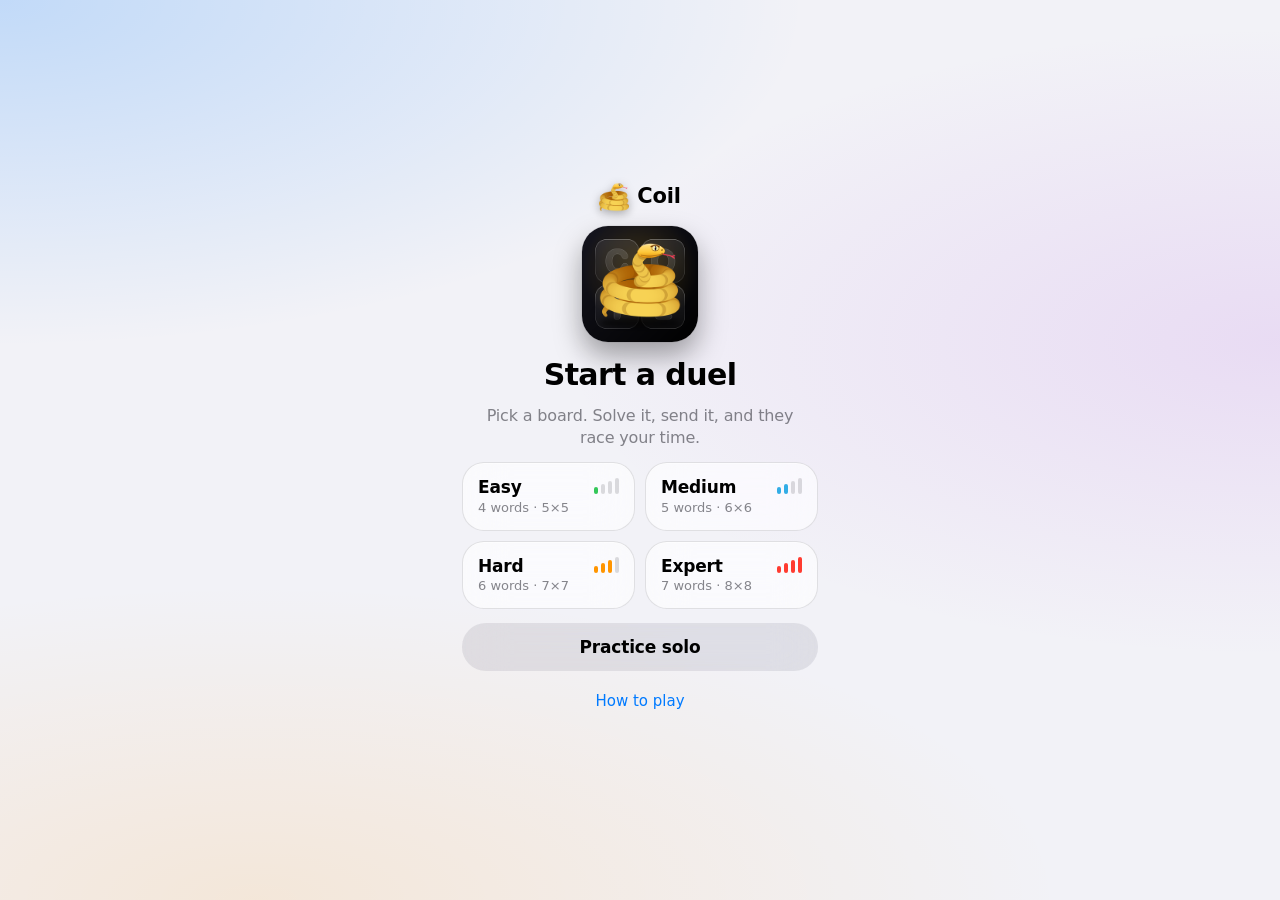
==== commit fd745348: "Coil 1.6: snake mascot, new icons, auto-send, snake logo inside the app - Auto-send: inside Messages" ====
--- a/coil/Web/index.html
+++ b/coil/Web/index.html
@@ -13,20 +13,15 @@
 <main id="card" class="card" hidden>
   <div id="cardInner" class="card-inner">
     <div class="card-head">
-      <div class="brand"><svg viewBox="0 0 40 40" aria-hidden="true"><path pathLength="1" d="M8 8h24v24H14V14h12v12h-6" /></svg><span>Coil</span></div>
+      <div class="brand"><span class="mark" aria-hidden="true"></span><span>Coil</span></div>
       <div id="score" class="score" hidden>
         <div class="side" id="sideMe"><small>You</small><b id="scoreMe">0</b><span id="pipsMe" class="pips" aria-hidden="true"></span></div>
         <i id="scoreNote"></i>
         <div class="side" id="sideThem"><small>Them</small><b id="scoreThem">0</b><span id="pipsThem" class="pips" aria-hidden="true"></span></div>
       </div>
     </div>
-    <div id="busy" class="busy" hidden aria-hidden="true"><svg viewBox="0 0 40 40"><path class="busy-track" d="M8 8h24v24H14V14h12v12h-6" /><path class="busy-draw" pathLength="1" d="M8 8h24v24H14V14h12v12h-6" /></svg></div>
-    <div id="hero" class="hero" hidden aria-hidden="true"><svg viewBox="-6 -6 212 212">
-      <rect class="h-frame" x="-6" y="-6" width="212" height="212" rx="34"/><rect class="h-cell" width="200" height="200" rx="28"/>
-      <polyline class="h-pill" pathLength="1" points="50,50 150,50 150,150 50,150"/>
-      <polyline class="h-chev" points="95,61 107,50 95,39"/><polyline class="h-chev" points="139,95 150,107 161,95"/><polyline class="h-chev" points="105,139 93,150 105,161"/>
-      <text x="50" y="52" style="--d:.2s">C</text><text x="150" y="52" style="--d:.42s">O</text><text x="150" y="152" style="--d:.64s">I</text><text x="50" y="152" style="--d:.86s">L</text>
-    </svg></div>
+    <div id="busy" class="busy" hidden aria-hidden="true"><span class="mark busy-mark"></span></div>
+    <div id="hero" class="hero" hidden aria-hidden="true"><span class="hero-logo"></span></div>
     <h1 id="cardTitle"></h1>
     <div id="stat" class="stat" hidden></div>
     <p id="cardLead" class="lead"></p>
@@ -73,8 +68,11 @@
       <div id="toast" class="toast" role="status" aria-live="polite"></div>
     </div>
     <div class="current-row">
+      <button id="undoBtn" class="side-btn" aria-label="Undo" disabled>
+        <svg viewBox="0 0 24 24" width="17" height="17" fill="none" stroke="currentColor" stroke-width="2.4" stroke-linecap="round" stroke-linejoin="round" aria-hidden="true"><path d="M9 14L4 9l5-5"/><path d="M4 9h9.5a6.5 6.5 0 0 1 0 13H10"/></svg>
+      </button>
       <p id="current" class="current" aria-live="polite"></p>
-      <button id="clearChip" class="clear-chip" aria-label="Clear current word" hidden>
+      <button id="clearChip" class="side-btn" aria-label="Clear current word" disabled>
         <svg viewBox="0 0 24 24" width="15" height="15" fill="none" stroke="currentColor" stroke-width="3" stroke-linecap="round" aria-hidden="true"><path d="M6 6l12 12M18 6L6 18"/></svg>
       </button>
     </div>
@@ -83,7 +81,7 @@
 </main>
 
 <div id="resume" class="resume" hidden>
-  <div class="brand"><svg viewBox="0 0 40 40" aria-hidden="true"><path d="M8 8h24v24H14V14h12v12h-6" /></svg><span>Coil</span></div>
+  <div class="brand"><span class="mark" aria-hidden="true"></span><span>Coil</span></div>
   <button class="primary">Tap to keep playing</button>
 </div>
 
@@ -92,8 +90,8 @@
 <dialog id="howDlg">
   <h2>How to play</h2>
   <ul class="how">
-    <li>Drag through neighbouring tiles &mdash; up, down, left or right &mdash; to spell a word. Let go to lock it in.</li>
-    <li>The boxes under the board show how long each hidden word is. Every tile belongs to <b>exactly one</b> word.</li>
+    <li>Drag through neighbouring tiles &mdash; up, down, left or right &mdash; to spell a word. Let go to place it in the box of that length. Not enough letters yet? Keep dragging, drag back to drop a letter, or tap &times; to clear.</li>
+    <li>The boxes under the board show how long each hidden word is. Every tile belongs to <b>exactly one</b> word. A wrong word stays on the board until you tap it, or hit undo.</li>
     <li><b>Duel:</b> solve a board and send it. Your opponent plays the same board against your time. Fastest wins the round, then they serve the next board back to you.</li>
     <li>First to <b>3 rounds</b> wins. A hint costs 15 seconds. Once you start a round the clock keeps running, even if you leave.</li>
   </ul>
--- a/coil/Web/coil.css
+++ b/coil/Web/coil.css
@@ -1,3 +1,6 @@
+/* logo:start (written by tools/resize-icons.py) */
+:root { --mark: url([data-uri]); --hero-logo: url([data-uri]); }
+/* logo:end */
 :root {
   /* Appearance follows the system. Surfaces are translucent "materials" over a soft ambient background. */
   --bg: #08080d; --text: #fff; --muted: rgba(235, 235, 245, .6); --faint: rgba(235, 235, 245, .3);
@@ -51,7 +54,7 @@
 [hidden] { display: none !important; }
 
 /* The one material: translucent, blurred, hairline edge, a bright rim along the top. */
-.score, .stat, .picker button, .icon-btn, .hint-btn, .toast, dialog, .clear-chip, .ghost {
+.score, .stat, .picker button, .icon-btn, .hint-btn, .toast, dialog, .side-btn, .ghost {
   -webkit-backdrop-filter: blur(22px) saturate(1.8); backdrop-filter: blur(22px) saturate(1.8); }
 
 /* ---------- cards ---------- */
@@ -65,7 +68,7 @@
 
 .card-head { display: flex; flex-direction: column; align-items: center; gap: 16px; width: 100%; }
 .brand { display: flex; align-items: center; gap: 8px; font: 700 21px/1 var(--round); letter-spacing: -.01em; }
-.brand svg { width: 26px; height: 26px; fill: none; stroke: var(--w2); stroke-width: 5; stroke-linecap: round; stroke-linejoin: round; }
+.mark { flex: none; display: block; width: 30px; height: 30px; background: var(--mark) center / contain no-repeat; filter: drop-shadow(0 3px 5px rgba(0, 0, 0, .3)); }
 
 .card h1 { margin: 2px 0 0; font: 700 30px/1.12 var(--round); letter-spacing: -.02em; }
 .card h1.win { color: var(--good); } .card h1.lose { color: var(--bad); }
@@ -74,14 +77,10 @@
 .card p.lead { display: none; }
 .card h1 + p, .card h1 + .stat { margin-top: -4px; }
 
-/* Home: the mark as a tiny solved board. */
-.hero svg { display: block; width: 108px; height: 108px; filter: drop-shadow(0 12px 24px rgba(0, 0, 0, .28)); }
-.hero .h-frame { fill: var(--frame); stroke: var(--hair); stroke-width: 1.5; } .hero .h-cell { fill: var(--cell); }
-.hero .h-pill { fill: none; stroke: var(--w2); stroke-width: 64; stroke-linecap: round; stroke-linejoin: round; stroke-dasharray: 1; animation: hero-draw .9s .15s cubic-bezier(.5, 0, .2, 1) both; }
-.hero .h-chev { fill: none; stroke: var(--on-pill); stroke-opacity: .5; stroke-width: 5; stroke-linecap: round; stroke-linejoin: round; animation: hero-ink .3s .9s both; }
-.hero text { font: 700 46px var(--round); text-anchor: middle; dominant-baseline: central; fill: var(--on-pill); animation: hero-ink .3s both; animation-delay: var(--d); }
-@keyframes hero-draw { from { stroke-dashoffset: 1; } to { stroke-dashoffset: 0; } }
-@keyframes hero-ink { from { fill: var(--text); stroke-opacity: 0; } }
+/* Home: the full logo, the snake coiled on the COIL tiles. */
+.hero-logo { display: block; width: 116px; height: 116px; border-radius: 26px; background: var(--hero-logo) center / cover no-repeat;
+  box-shadow: 0 14px 28px rgba(0, 0, 0, .35), 0 0 0 .5px var(--hair); animation: logo-in .6s cubic-bezier(.2, .9, .3, 1.2) both; }
+@keyframes logo-in { from { transform: scale(.82); opacity: 0; } }
 @media (max-height: 590px) { .hero { display: none; } }
 
 /* Score: a glass card, big rounded numerals, a pip per round won. */
@@ -133,16 +132,14 @@
 .link { color: var(--tint); font-size: 15px; font-weight: 500; padding: 6px 12px; border-radius: 999px; }
 .link:active { opacity: .5; }
 
-/* "Building a board": the mark draws itself. */
-.busy svg { display: block; width: 68px; height: 68px; fill: none; stroke-width: 5; stroke-linecap: round; stroke-linejoin: round; }
-.busy-track { stroke: var(--fill-hi); }
-.busy-draw { stroke: var(--accent); stroke-dasharray: 1; stroke-dashoffset: 1; animation: coil-draw 1.6s ease-in-out infinite; }
-@keyframes coil-draw { 0% { stroke-dashoffset: 1; } 55%, 75% { stroke-dashoffset: 0; opacity: 1; } 100% { stroke-dashoffset: 0; opacity: 0; } }
+/* "Building a board": the snake sways while it waits. */
+.busy-mark { width: 76px; height: 76px; transform-origin: 50% 90%; animation: snake-sway 1.5s ease-in-out infinite; }
+@keyframes snake-sway { 0%, 100% { transform: rotate(-5deg); } 50% { transform: rotate(5deg) translateY(-3px); } }
 
 /* Collapsed in the Messages drawer: very little height, so the brand and score share one row and everything tightens. */
 .compact .card-inner { gap: 7px; padding: 10px 16px; }
 .compact .card-head { flex-direction: row; justify-content: space-between; gap: 10px; }
-.compact .brand { font-size: 17px; gap: 6px; } .compact .brand svg { width: 20px; height: 20px; }
+.compact .brand { font-size: 17px; gap: 6px; } .compact .mark { width: 22px; height: 22px; }
 .compact .score { display: flex; width: auto; gap: 8px; padding: 3px 12px; border-radius: 999px; box-shadow: none; }
 .compact .score .side { flex-direction: row; align-items: baseline; gap: 6px; }
 .compact .score #sideThem { flex-direction: row-reverse; }
@@ -160,7 +157,7 @@
 .compact .picker b { font-size: 14px; } .compact .picker small { font-size: 11px; } .compact .picker em { display: none; }
 .compact .primary { min-height: 44px; font-size: 16px; }
 .compact .ghost { min-height: 38px; font-size: 14px; }
-.compact .busy svg { width: 44px; height: 44px; }
+.compact .busy-mark { width: 48px; height: 48px; }
 
 /* ---------- puzzle ---------- */
 .play { position: fixed; inset: 0; display: flex; flex-direction: column; width: 100%; max-width: 520px; margin: 0 auto;
@@ -199,6 +196,7 @@
 .board .hatch-bg { fill: var(--blocked); } .board .hatch-line { fill: var(--blocked-line); }
 .board .pill-path { fill: none; stroke-width: 64; stroke-linecap: round; stroke-linejoin: round; }
 .board .pill-dot { stroke: none; }
+.board .pill-path.bad { opacity: .55; }
 .board .ring { fill: none; stroke-width: 3; }
 .board .chev { fill: none; stroke: var(--on-pill); stroke-opacity: .5; stroke-width: 5; stroke-linecap: round; stroke-linejoin: round; }
 .board .letter { font: 700 46px var(--round); text-anchor: middle; dominant-baseline: central; fill: var(--text); transform-box: fill-box; transform-origin: center; }
@@ -231,34 +229,44 @@
 .toast.show { opacity: 1; transform: translateY(-100%); }
 
 /* Live word chip: takes the colour of the slot the word would fill. */
-.current-row { flex: none; display: flex; align-items: center; justify-content: center; gap: 8px; height: 36px; }
+.current-row { flex: none; display: flex; align-items: center; justify-content: space-between; gap: 8px; height: 38px; }
+.current-row .current { flex: 1; min-width: 0; overflow: hidden; text-overflow: ellipsis; text-align: center; }
 .current { margin: 0; padding: 0 16px; line-height: 36px; border-radius: 999px; font-size: 14px; font-weight: 500; color: var(--muted); white-space: nowrap; transition: background .12s, color .12s; }
-.current.active { font: 700 20px/36px var(--round); letter-spacing: .12em; text-indent: .12em; background: var(--chip, var(--fill)); color: var(--chip-text, var(--text)); }
+.current.active { flex: none !important; font: 700 20px/36px var(--round); letter-spacing: .12em; text-indent: .12em; background: var(--chip, var(--fill)); color: var(--chip-text, var(--text)); }
 .current.active.fits { box-shadow: 0 0 0 3px color-mix(in srgb, var(--chip) 30%, transparent); }
 .current.done { color: var(--good); font-size: 16px; font-weight: 700; }
-.clear-chip { width: 36px; height: 36px; border-radius: 50%; background: var(--glass); border: .5px solid var(--hair); display: grid; place-items: center; animation: enter .18s ease-out; }
-.clear-chip:active { transform: scale(.9); }
-
-/* Word slots: one cell per letter, paired into rows of even width. */
-.slots { flex: none; align-self: center; display: flex; flex-direction: column; gap: 5px; --cs: clamp(15px, calc((min(100vw, 520px) - 84px) / 14 - 2px), 24px); }
-.slot-row { display: flex; justify-content: space-between; gap: 12px; }
-.slot-row.solo { justify-content: center; padding-left: 19px; }
-.slot { display: flex; align-items: center; gap: 2px; }
-.slot .cell { width: var(--cs); height: var(--cs); border-radius: 6px; background: var(--fill); display: grid; place-items: center;
-  font: 700 calc(var(--cs) * .62)/1 var(--round); color: var(--on-pill); transition: background .2s; }
-.slot .check { width: 15px; height: 15px; margin-left: 4px; color: var(--good); visibility: hidden; }
-.slot.found .check { visibility: visible; }
-.slot.target .cell { animation: target .8s ease-in-out infinite; }
+.side-btn { flex: none; width: 36px; height: 36px; border-radius: 50%; background: var(--glass); border: .5px solid var(--hair); box-shadow: inset 0 .5px 0 var(--shine);
+  display: grid; place-items: center; color: var(--text); transition: transform .15s, opacity .15s; }
+.side-btn:active:not(:disabled) { transform: scale(.9); }
+.side-btn:disabled { opacity: 0; pointer-events: none; }
+
+/* Word slots: a glass capsule per word, one cell per letter, paired into rows of even width. */
+.slots { flex: none; align-self: center; display: flex; flex-direction: column; gap: 7px; --cs: 22px; }
+.slot-row { display: flex; justify-content: center; gap: 12px; }
+.slot { display: flex; align-items: center; gap: 4px; padding: 4px 6px 4px 5px; border-radius: 14px; background: var(--glass); border: .5px solid var(--hair);
+  box-shadow: inset 0 .5px 0 var(--shine); cursor: default; transition: background .2s, border-color .2s, transform .15s; }
+.slot .cells { display: flex; gap: 3px; }
+.slot .cell { width: var(--cs); height: var(--cs); border-radius: calc(var(--cs) * .3); background: var(--fill); display: grid; place-items: center;
+  font: 700 calc(var(--cs) * .62)/1 var(--round); color: var(--on-pill); transition: background .2s, opacity .2s; }
+.slot .mark { flex: none; width: 16px; height: 16px; display: grid; place-items: center; }
+.slot .check, .slot .x { width: 16px; height: 16px; }
+.slot .check { color: var(--good); }
+.slot .x { color: var(--bad); }
+.slot.found { background: color-mix(in srgb, var(--sc) 15%, var(--glass)); border-color: color-mix(in srgb, var(--sc) 55%, transparent); }
+.slot.wrong { cursor: pointer; border-color: color-mix(in srgb, var(--bad) 45%, transparent); }
+.slot.wrong .cell { opacity: .5; }
+.slot.wrong:active { transform: scale(.96); }
+.slot.target { border-color: color-mix(in srgb, var(--sc) 70%, transparent); animation: target .9s ease-in-out infinite; }
 .slot.fresh .cell { animation: drop .38s cubic-bezier(.2, .9, .3, 1.3) both; animation-delay: calc(var(--k) * 28ms); }
-.slot.fresh .check { animation: enter .3s .35s ease-out both; }
-@keyframes target { 50% { box-shadow: 0 0 0 2px var(--sc); } }
+.slot.fresh .mark > * { animation: enter .3s .35s ease-out both; }
+@keyframes target { 50% { box-shadow: 0 0 0 3px color-mix(in srgb, var(--sc) 35%, transparent), inset 0 .5px 0 var(--shine); } }
 @keyframes drop { from { transform: translateY(-10px) scale(.5); opacity: 0; } }
 
 @media (max-height: 600px) {
   .bar { height: 42px; } .timer { font-size: 21px; }
   .progress { margin: 3px 2px 6px; height: 12px; }
-  .stage { gap: 6px; } .current-row { height: 32px; } .current { line-height: 32px; } .clear-chip { width: 32px; height: 32px; }
-  .slots { gap: 4px; }
+  .stage { gap: 6px; } .current-row { height: 34px; } .current { line-height: 32px; } .side-btn { width: 32px; height: 32px; }
+  .slots { gap: 4px; } .slot { padding: 3px 5px 3px 4px; }
 }
 
 .confetti { position: fixed; inset: 0; width: 100%; height: 100%; pointer-events: none; z-index: 60; }
@@ -282,8 +290,7 @@
 .how b { color: var(--text); font-weight: 600; }
 
 @media (prefers-reduced-motion: reduce) {
-  .board *, .slot *, .card-inner.in > *, dialog[open], .clear-chip, .busy-draw, .hero * { animation: none !important; }
-  .busy-draw { stroke-dashoffset: 0; }
+  .board *, .slot, .slot *, .card-inner.in > *, dialog[open], .side-btn, .busy-mark, .hero-logo { animation: none !important; }
 }
 
 /* Short expanded views: keep every card on one screen. */
